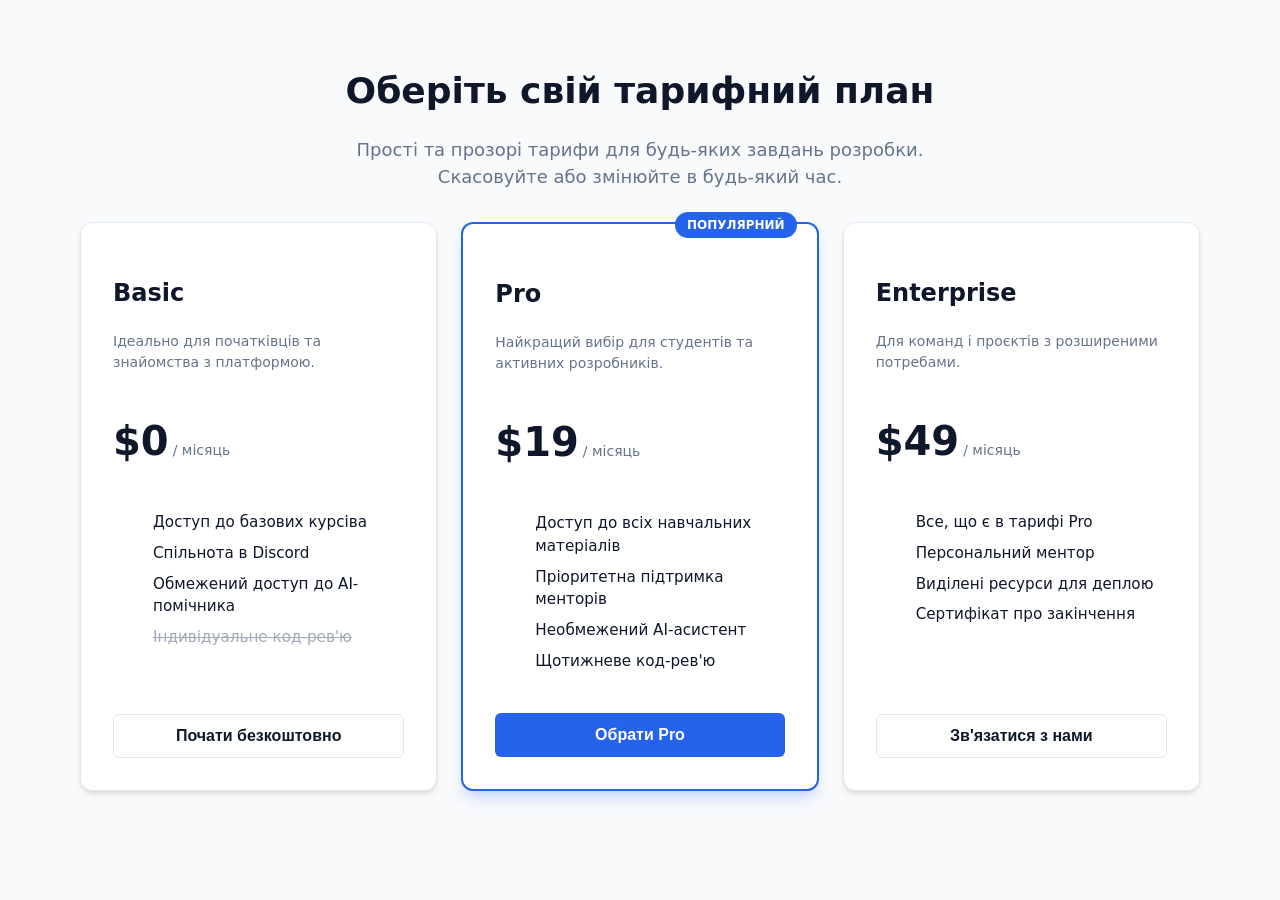
==== frontend-lab-2/index.html @ 323466f9 "feat: add lab 2" ====
<!doctype html>
<html lang="uk">
  <head>
    <meta charset="UTF-8" />
    <meta name="viewport" content="width=device-width, initial-scale=1.0" />
    <title>ЛР-2: Секція тарифних планів</title>
    <link rel="stylesheet" href="styles.css" />
  </head>
  <body>
    <main class="pricing-section">
      <div class="container">
        <header class="pricing-header">
          <h1 class="pricing-title">Оберіть свій тарифний план</h1>
          <p class="pricing-subtitle">
            Прості та прозорі тарифи для будь-яких завдань розробки. Скасовуйте або змінюйте в
            будь-який час.
          </p>
        </header>

        <div class="pricing-grid">
          <!-- Тариф 1: Basic -->
          <article class="card">
            <header class="card-header">
              <h2 class="card-title">Basic</h2>
              <p class="card-description">Ідеально для початківців та знайомства з платформою.</p>
            </header>
            <div class="card-price">
              <span class="price-value">$0</span>
              <span class="price-period">/ місяць</span>
            </div>
            <ul class="card-features">
              <li>Доступ до базових курсіва</li>
              <li>Спільнота в Discord</li>
              <li>Обмежений доступ до AI-помічника</li>
              <li class="feature-disabled">Індивідуальне код-рев'ю</li>
            </ul>
            <footer class="card-footer">
              <button class="btn btn-outline" type="button">Почати безкоштовно</button>
            </footer>
          </article>

          <!-- Тариф 2: Pro (Featured) -->
          <article class="card card-featured">
            <div class="badge">Популярний</div>
            <header class="card-header">
              <h2 class="card-title">Pro</h2>
              <p class="card-description">Найкращий вибір для студентів та активних розробників.</p>
            </header>
            <div class="card-price">
              <span class="price-value">$19</span>
              <span class="price-period">/ місяць</span>
            </div>
            <ul class="card-features">
              <li>Доступ до всіх навчальних матеріалів</li>
              <li>Пріоритетна підтримка менторів</li>
              <li>Необмежений AI-асистент</li>
              <li>Щотижневе код-рев'ю</li>
            </ul>
            <footer class="card-footer">
              <button class="btn btn-primary" type="button">Обрати Pro</button>
            </footer>
          </article>

          <!-- Тариф 3: Enterprise -->
          <article class="card">
            <header class="card-header">
              <h2 class="card-title">Enterprise</h2>
              <p class="card-description">Для команд і проєктів з розширеними потребами.</p>
            </header>
            <div class="card-price">
              <span class="price-value">$49</span>
              <span class="price-period">/ місяць</span>
            </div>
            <ul class="card-features">
              <li>Все, що є в тарифі Pro</li>
              <li>Персональний ментор</li>
              <li>Виділені ресурси для деплою</li>
              <li>Сертифікат про закінчення</li>
            </ul>
            <footer class="card-footer">
              <button class="btn btn-outline" type="button">Зв'язатися з нами</button>
            </footer>
          </article>
        </div>
      </div>
    </main>

    <script src="script.js" defer></script>
  </body>
</html>
---- frontend-lab-2/styles.css ----
:root {
  --primary-color: #2563eb;
  --primary-hover: #1d4ed8;
  --bg-main: #f8fafc;
  --bg-card: #ffffff;
  --text-main: #0f172a;
  --text-muted: #64748b;
  --border-color: #e2e8f0;
  --featured-border: #2563eb;

  --font-family: 'Inter', system-ui, -apple-system, sans-serif;
  --radius-card: 12px;
  --radius-btn: 6px;
  --shadow-card: 0 4px 6px -1px rgba(0, 0, 0, 0.1), 0 2px 4px -2px rgba(0, 0, 0, 0.1);
  --shadow-featured: 0 10px 15px -3px rgba(37, 99, 235, 0.2), 0 4px 6px -4px rgba(37, 99, 235, 0.1);

  --spacing-sm: 0.5rem;
  --spacing-md: 1rem;
  --spacing-lg: 1.5rem;
  --spacing-xl: 2rem;
}

*::before,
*::after {
  box-sizing: border-box;
  margin: 0;
  padding: 0;
}

body {
  font-family: var(--font-family);
  background-color: var(--bg-main);
  color: var(--text-main);
  line-height: 1.5;
  padding: var(--spacing-xl) 0;
}

.container {
  max-width: 1120px;
  margin: 0 auto;
  padding: 0 var(--spacing-md);
}

.pricing-header {
  text-align: center;
  max-width: 600px;
  margin: 0 auto var(--spacing-xl);
}

.pricing-title {
  font-size: 2.25rem;
  font-weight: 700;
  margin-bottom: var(--spacing-sm);
}

.pricing-subtitle {
  color: var(--text-muted);
  font-size: 1.125rem;
}

.pricing-grid {
  display: grid;
  grid-template-columns: 1fr;
  gap: var(--spacing-lg);
  align-items: stretch;
}

@media (min-width: 768px) {
  .pricing-grid {
    grid-template-columns: repeat(3, 1fr);
  }
}

.card {
  background-color: var(--bg-card);
  border: 1px solid var(--border-color);
  border-radius: var(--radius-card);
  padding: var(--spacing-xl);
  display: flex;
  flex-direction: column;
  position: relative;
  box-shadow: var(--shadow-card);
  transition:
    transform 0.2s ease,
    box-shadow 0.2s ease;
}

.card:hover {
  transform: translateY(-4px);
}

.card-featured {
  border: 2px solid var(--featured-border);
  box-shadow: var(--shadow-featured);
}

.badge {
  position: absolute;
  top: -12px;
  right: 20px;
  background-color: var(--primary-color);
  color: #ffffff;
  font-size: 0.75rem;
  font-weight: 600;
  text-transform: uppercase;
  padding: 0.25rem 0.75rem;
  border-radius: 9999px;
}

.card-header {
  margin-bottom: var(--spacing-lg);
}

.card-title {
  font-size: 1.5rem;
  font-weight: 600;
}

.card-description {
  color: var(--text-muted);
  font-size: 0.875rem;
  margin-top: var(--spacing-sm);
}

.card-price {
  margin-bottom: var(--spacing-lg);
  display: flex;
  align-items: baseline;
}

.price-value {
  font-size: 2.5rem;
  font-weight: 800;
}

.price-period {
  color: var(--text-muted);
  font-size: 0.875rem;
  margin-left: 0.25rem;
}

.card-features {
  list-style: none;
  margin-bottom: var(--spacing-xl);
  flex-grow: 1;
}

.card-features li {
  font-size: 0.95rem;
  margin-bottom: var(--spacing-sm);
  color: var(--text-main);
}

.card-features .feature-disabled {
  color: var(--text-muted);
  text-decoration: line-through;
  opacity: 0.6;
}

.btn {
  width: 100%;
  padding: 0.75rem var(--spacing-md);
  font-size: 1rem;
  font-weight: 600;
  border-radius: var(--radius-btn);
  cursor: pointer;
  border: 1px solid transparent;
  transition:
    background-color 0.2s,
    border-color 0.2s,
    color 0.2s;
}

.btn-primary {
  background-color: var(--primary-color);
  color: #ffffff;
}

.btn-primary:hover {
  background-color: var(--primary-hover);
}

.btn-outline {
  background-color: transparent;
  border-color: var(--border-color);
  color: var(--text-main);
}

.btn-outline:hover {
  background-color: var(--bg-main);
  border-color: var(--text-muted);
}
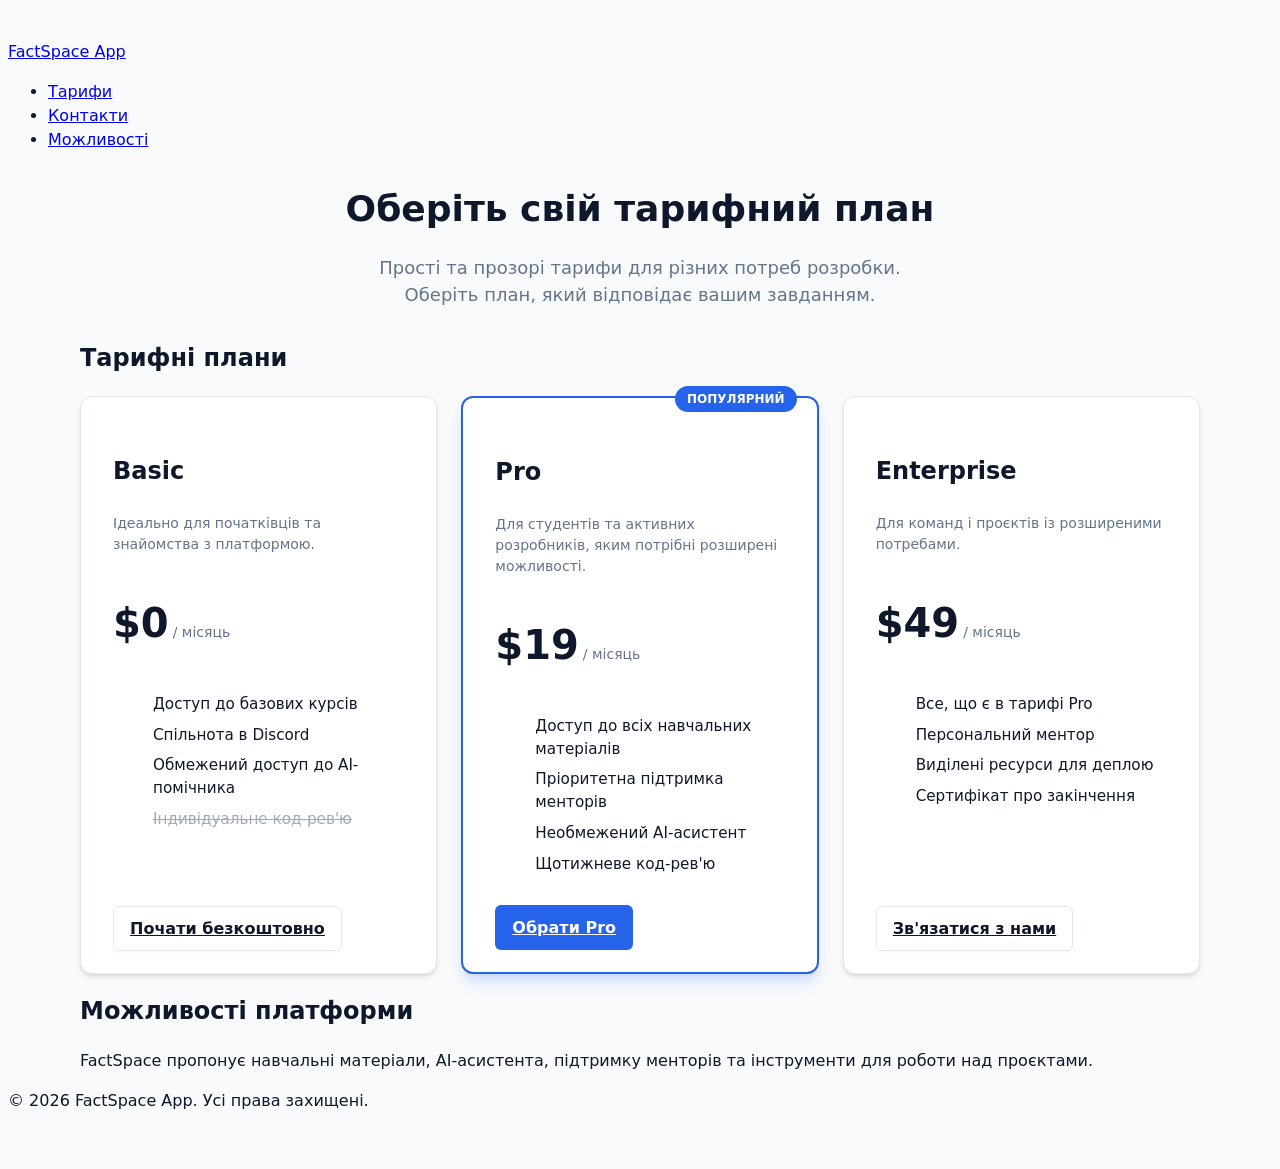
==== commit 5332e08f: "feat: complete lab 3" ====
--- a/frontend-lab-2/index.html
+++ b/frontend-lab-2/index.html
@@ -3,87 +3,141 @@
   <head>
     <meta charset="UTF-8" />
     <meta name="viewport" content="width=device-width, initial-scale=1.0" />
-    <title>ЛР-2: Секція тарифних планів</title>
+
+    <title>Цінові плани — Basic, Pro та Enterprise</title>
+
+    <meta
+      name="description"
+      content="Порівняйте цінові плани FactSpace: Basic, Pro та Enterprise. Оберіть тариф із функціями, які відповідають вашим потребам."
+    />
+
+    <link rel="canonical" href="https://vo1odya-k.github.io/web-development-2026/frontend-lab-2/" />
+
     <link rel="stylesheet" href="styles.css" />
   </head>
+
   <body>
-    <main class="pricing-section">
-      <div class="container">
-        <header class="pricing-header">
-          <h1 class="pricing-title">Оберіть свій тарифний план</h1>
-          <p class="pricing-subtitle">
-            Прості та прозорі тарифи для будь-яких завдань розробки. Скасовуйте або змінюйте в
-            будь-який час.
+    <header>
+      <a href="index.html">FactSpace App</a>
+
+      <nav aria-label="Головна навігація">
+        <ul>
+          <li><a href="#pricing">Тарифи</a></li>
+          <li><a href="#contact">Контакти</a></li>
+          <li><a href="#features">Можливості</a></li>
+        </ul>
+      </nav>
+    </header>
+
+    <main>
+      <section id="pricing" class="pricing-section">
+        <div class="container">
+          <header class="pricing-header">
+            <h1 class="pricing-title">Оберіть свій тарифний план</h1>
+
+            <p class="pricing-subtitle">
+              Прості та прозорі тарифи для різних потреб розробки. Оберіть план, який відповідає
+              вашим завданням.
+            </p>
+          </header>
+
+          <h2>Тарифні плани</h2>
+
+          <div class="pricing-grid">
+            <article class="card">
+              <header class="card-header">
+                <h3 class="card-title">Basic</h3>
+
+                <p class="card-description">Ідеально для початківців та знайомства з платформою.</p>
+              </header>
+
+              <div class="card-price">
+                <span class="price-value">$0</span>
+                <span class="price-period">/ місяць</span>
+              </div>
+
+              <ul class="card-features">
+                <li>Доступ до базових курсів</li>
+                <li>Спільнота в Discord</li>
+                <li>Обмежений доступ до AI-помічника</li>
+                <li class="feature-disabled">Індивідуальне код-рев'ю</li>
+              </ul>
+
+              <footer class="card-footer">
+                <a class="btn btn-outline" href="#pricing"> Почати безкоштовно </a>
+              </footer>
+            </article>
+
+            <article class="card card-featured">
+              <div class="badge">Популярний</div>
+
+              <header class="card-header">
+                <h3 class="card-title">Pro</h3>
+
+                <p class="card-description">
+                  Для студентів та активних розробників, яким потрібні розширені можливості.
+                </p>
+              </header>
+
+              <div class="card-price">
+                <span class="price-value">$19</span>
+                <span class="price-period">/ місяць</span>
+              </div>
+
+              <ul class="card-features">
+                <li>Доступ до всіх навчальних матеріалів</li>
+                <li>Пріоритетна підтримка менторів</li>
+                <li>Необмежений AI-асистент</li>
+                <li>Щотижневе код-рев'ю</li>
+              </ul>
+
+              <footer class="card-footer">
+                <a class="btn btn-primary" href="#pricing"> Обрати Pro </a>
+              </footer>
+            </article>
+
+            <article class="card">
+              <header class="card-header">
+                <h3 class="card-title">Enterprise</h3>
+
+                <p class="card-description">Для команд і проєктів із розширеними потребами.</p>
+              </header>
+
+              <div class="card-price">
+                <span class="price-value">$49</span>
+                <span class="price-period">/ місяць</span>
+              </div>
+
+              <ul class="card-features">
+                <li>Все, що є в тарифі Pro</li>
+                <li>Персональний ментор</li>
+                <li>Виділені ресурси для деплою</li>
+                <li>Сертифікат про закінчення</li>
+              </ul>
+
+              <footer class="card-footer">
+                <a class="btn btn-outline" href="#contact"> Зв'язатися з нами </a>
+              </footer>
+            </article>
+          </div>
+        </div>
+      </section>
+
+      <section id="features" aria-labelledby="features-title">
+        <div class="container">
+          <h2 id="features-title">Можливості платформи</h2>
+
+          <p>
+            FactSpace пропонує навчальні матеріали, AI-асистента, підтримку менторів та інструменти
+            для роботи над проєктами.
           </p>
-        </header>
+        </div>
+      </section>
+    </main>
 
-        <div class="pricing-grid">
-          <!-- Тариф 1: Basic -->
-          <article class="card">
-            <header class="card-header">
-              <h2 class="card-title">Basic</h2>
-              <p class="card-description">Ідеально для початківців та знайомства з платформою.</p>
-            </header>
-            <div class="card-price">
-              <span class="price-value">$0</span>
-              <span class="price-period">/ місяць</span>
-            </div>
-            <ul class="card-features">
-              <li>Доступ до базових курсіва</li>
-              <li>Спільнота в Discord</li>
-              <li>Обмежений доступ до AI-помічника</li>
-              <li class="feature-disabled">Індивідуальне код-рев'ю</li>
-            </ul>
-            <footer class="card-footer">
-              <button class="btn btn-outline" type="button">Почати безкоштовно</button>
-            </footer>
-          </article>
-
-          <!-- Тариф 2: Pro (Featured) -->
-          <article class="card card-featured">
-            <div class="badge">Популярний</div>
-            <header class="card-header">
-              <h2 class="card-title">Pro</h2>
-              <p class="card-description">Найкращий вибір для студентів та активних розробників.</p>
-            </header>
-            <div class="card-price">
-              <span class="price-value">$19</span>
-              <span class="price-period">/ місяць</span>
-            </div>
-            <ul class="card-features">
-              <li>Доступ до всіх навчальних матеріалів</li>
-              <li>Пріоритетна підтримка менторів</li>
-              <li>Необмежений AI-асистент</li>
-              <li>Щотижневе код-рев'ю</li>
-            </ul>
-            <footer class="card-footer">
-              <button class="btn btn-primary" type="button">Обрати Pro</button>
-            </footer>
-          </article>
-
-          <!-- Тариф 3: Enterprise -->
-          <article class="card">
-            <header class="card-header">
-              <h2 class="card-title">Enterprise</h2>
-              <p class="card-description">Для команд і проєктів з розширеними потребами.</p>
-            </header>
-            <div class="card-price">
-              <span class="price-value">$49</span>
-              <span class="price-period">/ місяць</span>
-            </div>
-            <ul class="card-features">
-              <li>Все, що є в тарифі Pro</li>
-              <li>Персональний ментор</li>
-              <li>Виділені ресурси для деплою</li>
-              <li>Сертифікат про закінчення</li>
-            </ul>
-            <footer class="card-footer">
-              <button class="btn btn-outline" type="button">Зв'язатися з нами</button>
-            </footer>
-          </article>
-        </div>
-      </div>
-    </main>
+    <footer id="contact">
+      <p>&copy; 2026 FactSpace App. Усі права захищені.</p>
+    </footer>
 
     <script src="script.js" defer></script>
   </body>
--- a/frontend-lab-2/styles.css
+++ b/frontend-lab-2/styles.css
@@ -63,11 +63,10 @@
   grid-template-columns: 1fr;
   gap: var(--spacing-lg);
   align-items: stretch;
-}
-
-@media (min-width: 768px) {
-  .pricing-grid {
-    grid-template-columns: repeat(3, 1fr);
+  @media (min-width: 768px) {
+    & {
+      grid-template-columns: repeat(3, 1fr);
+    }
   }
 }
 
@@ -190,3 +189,10 @@
   background-color: var(--bg-main);
   border-color: var(--text-muted);
 }
+
+/*
+@media (min-width: 768px) {
+  .pricing-grid {
+    grid-template-columns: repeat(3, 1fr);
+  }
+} */
